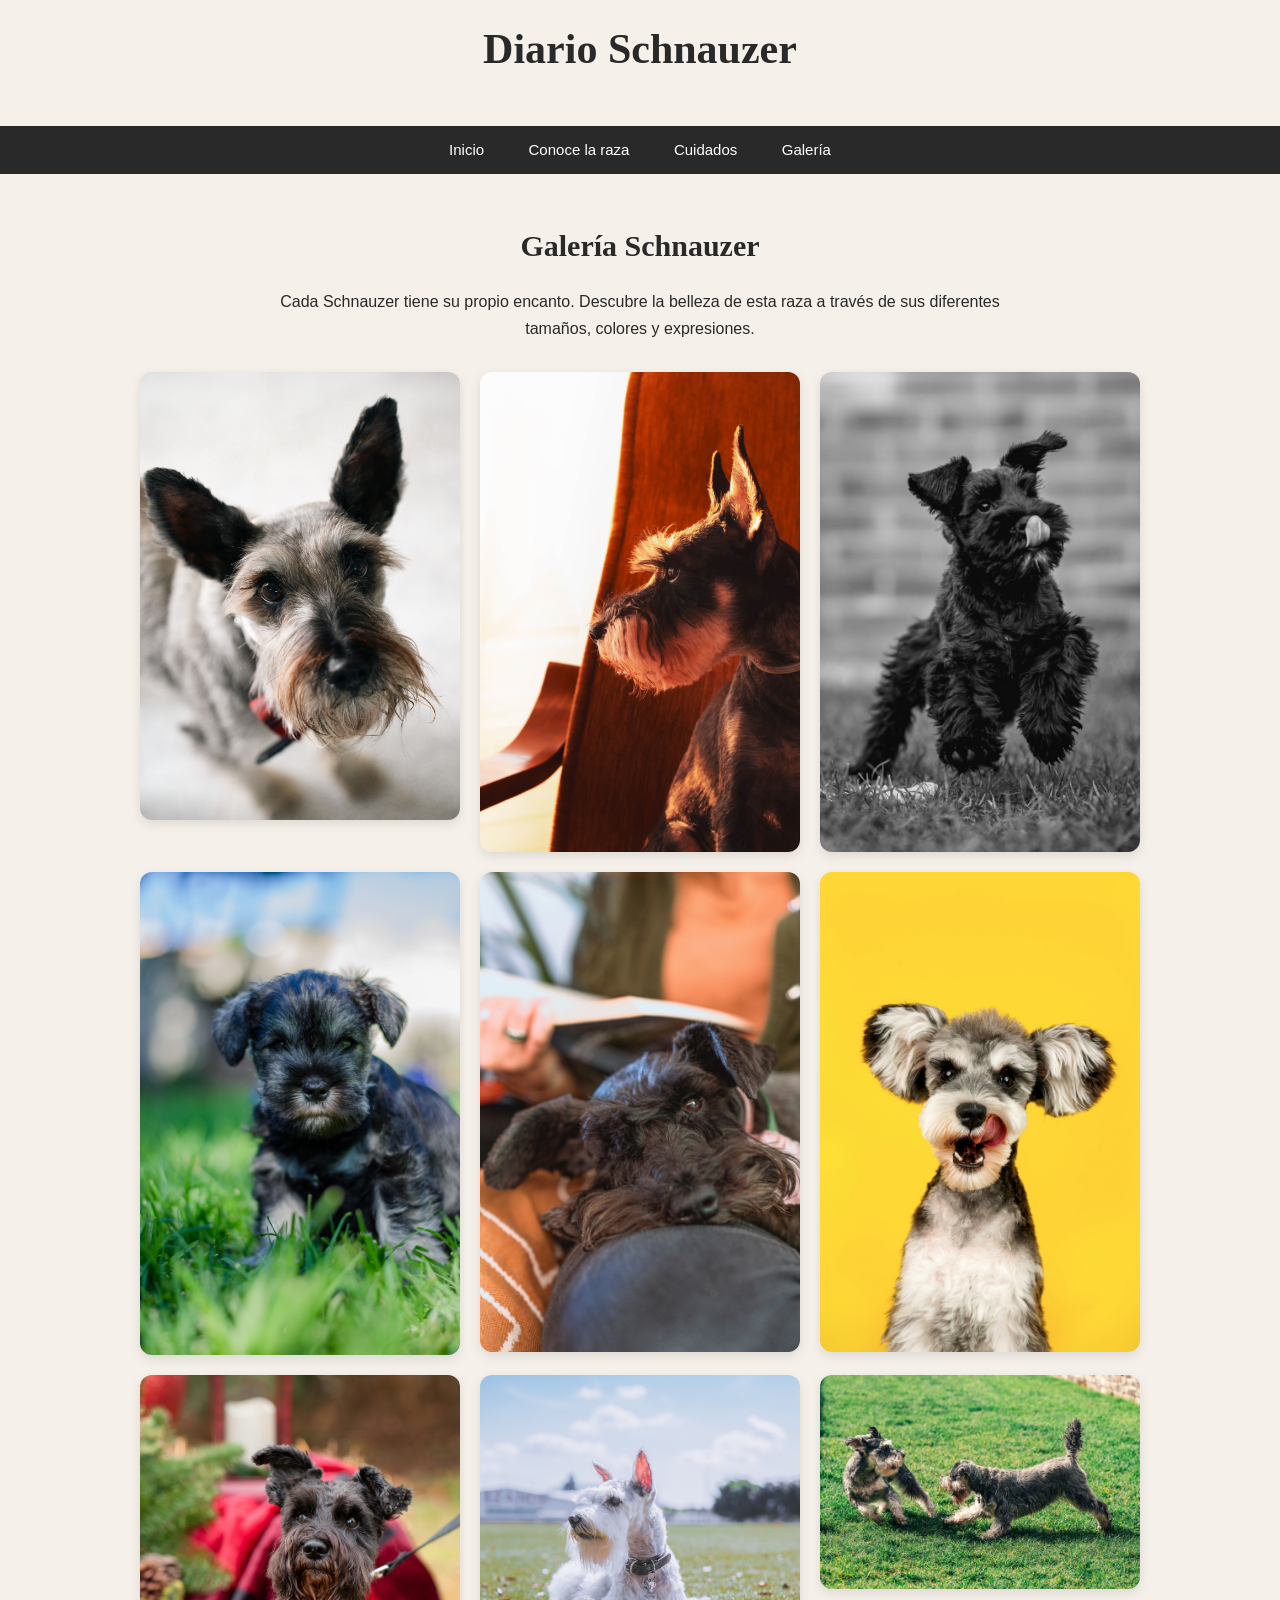
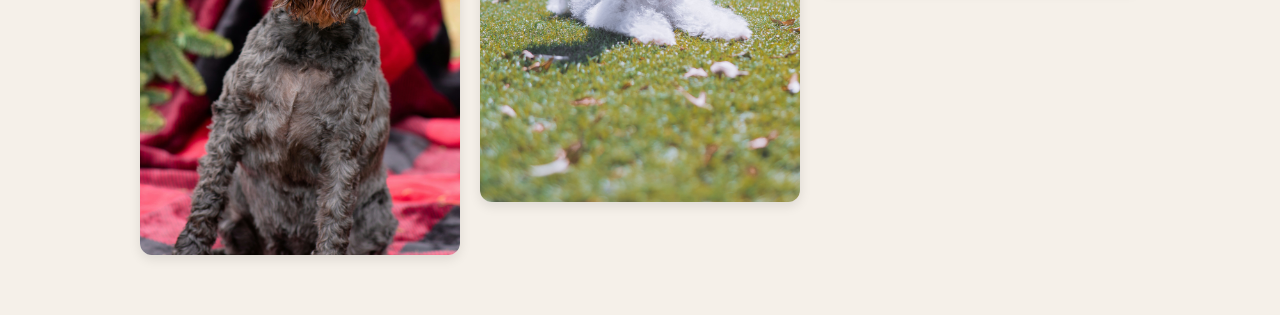
==== entradas/galeria.html @ 9548d963 "Add files via upload" ====
<html>

<head>
    <meta charset="UTF-8">
    <meta name="viewport" content="width=device-width, initial-scale=1.0">
    <title>Galería | Diario Schnauzer</title>
    <link rel="stylesheet" href="../estilo.css">
</head>

<body>

    <h1>Diario Schnauzer</h1>

    <nav class="menu">
        <a href="../index.html">Inicio</a>
        <a href="raza.html">Conoce la raza</a>
        <a href="cuidados.html">Cuidados</a>
        <a href="galeria.html">Galería</a>
    </nav>

    <main class="portada">

        <h2>Galería Schnauzer</h2>

        <p>
            Cada Schnauzer tiene su propio encanto.
            Descubre la belleza de esta raza a través
            de sus diferentes tamaños, colores y expresiones.
        </p>
		
		<div class="galeria">
			<img src="../imagenes/galeria1.jpg" alt="Schnauzer">
			<img src="../imagenes/galeria2.jpg" alt="Schnauzer">
			<img src="../imagenes/galeria3.jpg" alt="Schnauzer">
			<img src="../imagenes/galeria4.jpg" alt="Schnauzer">
			<img src="../imagenes/galeria5.jpg" alt="Schnauzer">
			<img src="../imagenes/galeria6.jpg" alt="Schnauzer">
			<img src="../imagenes/galeria7.jpg" alt="Schnauzer">
			<img src="../imagenes/galeria8.jpg" alt="Schnauzer">
			<img src="../imagenes/galeria9.jpg" alt="Schnauzer">
		</div>

    </main>

</body>
</html>
---- estilo.css ----
/* DISEÑO GENERAL */

body {
    background-color: #F5F0E9;
    font-family: Arial, sans-serif;
    margin: 0;
    color: #292929;
}

/* TITULO PRINCIPAL */

h1 {
    text-align: center;
    font-family: Georgia, serif;
    font-size: 42px;
    color: #292929;
    padding: 25px;
} 


/* PORTADA */

.portada {
    text-align: center;
    padding: 30px;
}

.portada h2 {
    font-family: Georgia, serif;
    font-size: 30px;
}

.portada p {
    font-size: 16px;
    line-height: 1.7;
	 max-width: 750px;
    margin: 15px auto;
    text-align: center;
}

.portada img {
    width: 60%;
    max-width: 600px;
    height: auto;
    border-radius: 15px;
    display: block;
    margin: 25px auto;
    box-shadow: 0 4px 12px rgba(0, 0, 0, 0.10);
}

.menu {
    text-align: center;
    padding: 15px;
    background-color: #292929;
}

.menu a {
    color: white;
    text-decoration: none;
    margin: 0 20px;
    font-size: 15px;
}

.menu a:hover {
    color: #D8C5AE;
}

.portada img {
    width: 60%;
    max-width: 600px;
    height: auto;
    border-radius: 15px;
    display: block;
    margin: 25px auto;
    box-shadow: 0 4px 12px rgba(0,0,0,0.10);
}
.credito-video {
    text-align: center;
    font-size: 13px;
    color: #777;
}

.credito-video a {
    color: #292929;
    text-decoration: none;
    font-weight: bold;
}

.galeria {
    display: grid;
    grid-template-columns: repeat(3, 1fr);
    gap: 20px;
    max-width: 1000px;
    margin: 30px auto;
    padding: 0 20px;
}

.portada .galeria img {
    width: 100%;
    height: auto;
    display: block;
    border-radius: 12px;
    margin: 0;
    box-shadow: 0 4px 12px rgba(0,0,0,0.10);
}
.galeria {
    display: grid;
    grid-template-columns: repeat(3, 1fr);
    gap: 20px;
    align-items: start;
    max-width: 1000px;
    margin: 30px auto;
    padding: 0 20px;
}
    
}
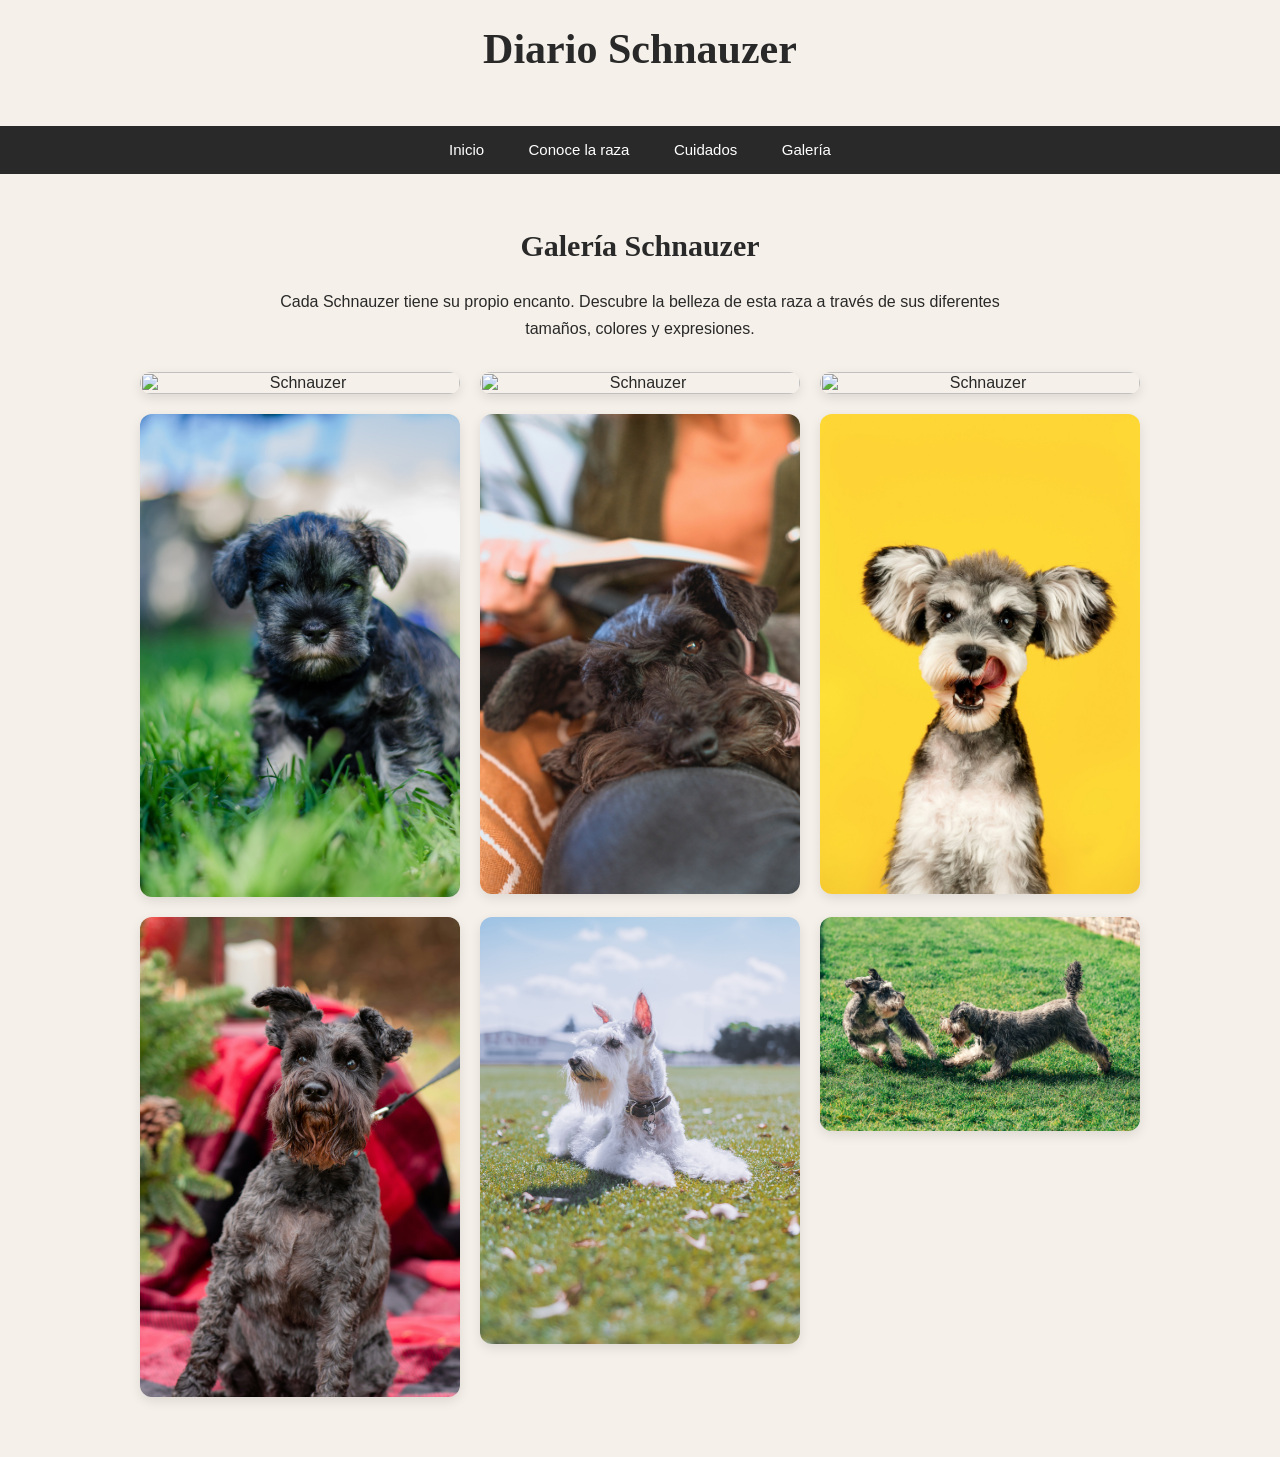
==== commit 06222ca1: "galeria.html" ====
--- a/entradas/galeria.html
+++ b/entradas/galeria.html
@@ -30,9 +30,9 @@
         </p>
 		
 		<div class="galeria">
-			<img src="../imagenes/galeria1.jpg" alt="Schnauzer">
-			<img src="../imagenes/galeria2.jpg" alt="Schnauzer">
-			<img src="../imagenes/galeria3.jpg" alt="Schnauzer">
+			<img src="../imagenes/galeria1.jpeg" alt="Schnauzer">
+			<img src="../imagenes/galeria2.jpeg" alt="Schnauzer">
+			<img src="../imagenes/galeria3.jpeg" alt="Schnauzer">
 			<img src="../imagenes/galeria4.jpg" alt="Schnauzer">
 			<img src="../imagenes/galeria5.jpg" alt="Schnauzer">
 			<img src="../imagenes/galeria6.jpg" alt="Schnauzer">
